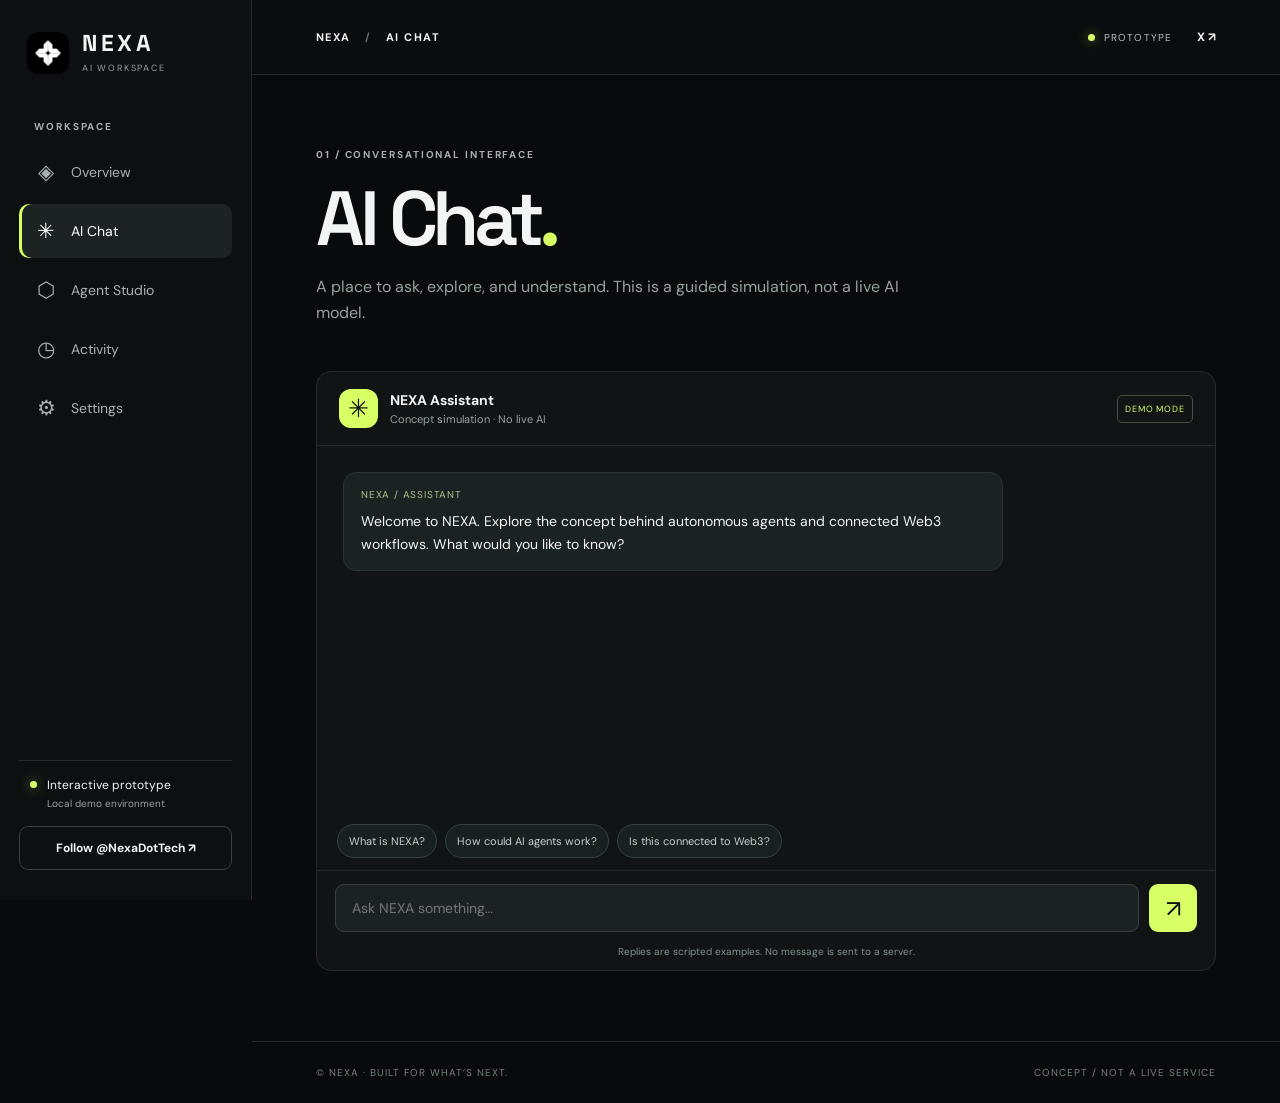
==== chat.html @ 5f2741aa "Add files via upload" ====
<!doctype html><html lang="en"><head><meta charset="utf-8"><meta name="viewport" content="width=device-width, initial-scale=1"><meta name="theme-color" content="#090b0c"><meta name="description" content="NEXA — Network for Execution & Autonomous Agents. Explore our AI Workspace concept."><title>AI Chat · NEXA AI Workspace</title><link rel="icon" type="image/jpeg" href="nexa-original-logo.jpg"><link rel="stylesheet" href="style.css"></head><body data-page="chat.html"><div class="app"><aside class="sidebar"><a class="brand" href="index.html"><img src="nexa-original-logo.jpg" alt="Original NEXA symbol"><span><strong>NEXA</strong><small>AI WORKSPACE</small></span></a><div class="side-label">WORKSPACE</div><nav class="side-nav" aria-label="Main navigation"><a class="nav-link " href="index.html"><span class="nav-icon">◈</span>Overview</a><a class="nav-link active" href="chat.html"><span class="nav-icon">✳</span>AI Chat</a><a class="nav-link " href="agents.html"><span class="nav-icon">⬡</span>Agent Studio</a><a class="nav-link " href="activity.html"><span class="nav-icon">◷</span>Activity</a><a class="nav-link " href="settings.html"><span class="nav-icon">⚙</span>Settings</a></nav><div class="side-bottom"><div class="side-status"><span class="pulse"></span><span>Interactive prototype<small>Local demo environment</small></span></div><a class="social" href="https://x.com/NexaDotTech" target="_blank" rel="noopener noreferrer">Follow @NexaDotTech ↗</a></div></aside><main class="main"><header class="topbar"><div class="breadcrumb">NEXA <span>/</span> AI CHAT</div><div class="top-actions"><span class="prototype-badge"><span class="pulse"></span> PROTOTYPE</span><a href="https://x.com/NexaDotTech" target="_blank" rel="noopener noreferrer" class="top-social">X ↗</a></div></header><div class="content"><div class="page-title"><span class="kicker">01 / CONVERSATIONAL INTERFACE</span><h1>AI Chat<span class="dot">.</span></h1><p>A place to ask, explore, and understand. This is a guided simulation, not a live AI model.</p></div><section class="chat-shell"><div class="chat-top"><div class="agent-avatar">✳</div><div><strong>NEXA Assistant</strong><small>Concept simulation · No live AI</small></div><span class="demo-tag">DEMO MODE</span></div><div id="messages" class="messages" aria-live="polite"></div><div class="suggestions" id="suggestions"><button data-prompt="What is NEXA?">What is NEXA?</button><button data-prompt="How could AI agents work?">How could AI agents work?</button><button data-prompt="Is this connected to Web3?">Is this connected to Web3?</button></div><form id="chat-form" class="chat-form"><input id="chat-input" autocomplete="off" maxlength="600" placeholder="Ask NEXA something…" aria-label="Chat message" required><button type="submit" aria-label="Send message">↗</button></form><p class="chat-disclaimer">Replies are scripted examples. No message is sent to a server.</p></section></div><footer class="footer"><span>© NEXA · BUILT FOR WHAT’S NEXT.</span><span>CONCEPT / NOT A LIVE SERVICE</span></footer></main></div><nav class="mobile-nav" aria-label="Mobile navigation"><a class="" href="index.html"><span>◈</span><small>Overview</small></a><a class="active" href="chat.html"><span>✳</span><small>AI Chat</small></a><a class="" href="agents.html"><span>⬡</span><small>Agent Studio</small></a><a class="" href="activity.html"><span>◷</span><small>Activity</small></a><a class="" href="settings.html"><span>⚙</span><small>Settings</small></a></nav><script defer src="app.js"></script></body></html>
---- style.css ----
@import url('https://fonts.googleapis.com/css2?family=DM+Sans:wght@400;500;600;700&family=Space+Grotesk:wght@400;500;600;700&display=swap');
:root{color-scheme:dark;--bg:#080a0b;--panel:#111416;--line:#252b2d;--text:#f3f5f4;--muted:#98a1a2;--lime:#d7ff65;--sidebar:252px}*{box-sizing:border-box}html{scroll-behavior:smooth}body{margin:0;background:var(--bg);color:var(--text);font-family:'DM Sans',Arial,sans-serif;font-size:14px}button,input{font:inherit}a{color:inherit;text-decoration:none}button{cursor:pointer}.app{min-height:100vh;display:flex}.sidebar{width:var(--sidebar);position:fixed;inset:0 auto 0 0;background:#0d1011;border-right:1px solid var(--line);display:flex;flex-direction:column;padding:30px 19px;z-index:10}.brand{display:flex;align-items:center;gap:13px;padding:2px 8px 34px}.brand img{width:42px;height:42px;object-fit:cover;border-radius:12px}.brand strong{font-family:'Space Grotesk',sans-serif;font-size:23px;letter-spacing:.16em;display:block;line-height:1}.brand small{font-size:9px;letter-spacing:.2em;color:var(--muted);display:block;margin-top:7px}.side-label,.kicker{font-size:10px;letter-spacing:.19em;color:#a7b0af;font-weight:700}.side-label{padding:12px 15px}.side-nav{display:grid;gap:5px}.nav-link{display:flex;align-items:center;gap:13px;padding:13px 15px;border-radius:10px;color:#a9b1b1;transition:.2s}.nav-link:hover,.nav-link.active{background:#1d2223;color:white}.nav-link.active{box-shadow:inset 3px 0 0 var(--lime)}.nav-icon{font-size:21px;width:24px;text-align:center}.side-bottom{margin-top:auto}.side-status{display:flex;gap:10px;align-items:flex-start;padding:16px 11px;border-top:1px solid var(--line);font-size:12px}.side-status small{display:block;color:var(--muted);margin-top:4px}.pulse{display:inline-block;flex-shrink:0;width:7px;height:7px;background:var(--lime);border-radius:50%;box-shadow:0 0 12px #d7ff6580}.side-status .pulse{margin-top:4px}.social{display:block;border:1px solid #384042;border-radius:9px;padding:13px;text-align:center;font-weight:700;font-size:12px}.social:hover{border-color:var(--lime)}.main{margin-left:var(--sidebar);width:calc(100% - var(--sidebar));min-height:100vh;display:flex;flex-direction:column}.topbar{height:75px;display:flex;align-items:center;justify-content:space-between;padding:0 clamp(24px,5vw,70px);border-bottom:1px solid var(--line);background:#0b0e0fdc}.breadcrumb{font-size:11px;font-weight:700;letter-spacing:.13em}.breadcrumb span{color:#626b6d;margin:0 10px}.top-actions{display:flex;align-items:center;gap:25px}.prototype-badge{font-size:10px;letter-spacing:.11em;color:#b8c0be;display:flex;gap:9px;align-items:center}.top-social{font-weight:700;font-size:12px}.content{width:100%;max-width:1600px;margin:0 auto;padding:34px clamp(24px,5vw,70px) 70px;flex:1}.hero{height:min(690px,calc(100svh - 145px));min-height:510px;position:relative;overflow:hidden;border:1px solid #353b3b;border-radius:18px;background:linear-gradient(90deg,#080a0bef 0%,#080a0bd4 37%,#080a0b44 75%),url('nexa-background.png') center center / cover no-repeat;display:flex;flex-direction:column;justify-content:center;padding:clamp(28px,5vw,75px)}.hero:after{content:'';pointer-events:none;position:absolute;inset:0;background:linear-gradient(0deg,#07090990,transparent 35%)}.hero-copy,.hero-foot{position:relative;z-index:1}.hero-copy{max-width:650px}.pill{border:1px solid #a5b1a24f;background:#0a0c0c9c;border-radius:100px;display:inline-flex;gap:11px;align-items:center;padding:10px 15px;font-size:10px;letter-spacing:.15em;font-weight:700}.hero h1,.page-title h1{font-family:'Space Grotesk',sans-serif;letter-spacing:-.07em;line-height:.99;font-weight:600}.hero h1{font-size:clamp(56px,6.5vw,108px);margin:28px 0}.hero h1 em{font-style:normal;color:var(--lime)}.hero-copy>p{color:#d0d6d4;font-size:clamp(15px,1.5vw,18px);line-height:1.7;max-width:490px}.actions{display:flex;gap:12px;flex-wrap:wrap;margin-top:28px}.button{display:inline-flex;align-items:center;justify-content:center;gap:24px;padding:14px 19px;border-radius:9px;font-weight:700;font-size:12px;border:1px solid #535d5c;transition:transform .2s,border-color .2s}.button:hover{transform:translateY(-2px)}.button.primary{background:var(--lime);color:#0b1007;border-color:var(--lime)}.button.ghost{background:#131819c9;color:#f2f5f3}.button.ghost:hover{border-color:var(--lime)}.button.small{padding:10px 13px}.hero-foot{position:absolute;bottom:25px;left:clamp(28px,5vw,75px);right:clamp(28px,5vw,75px);display:flex;justify-content:space-between;font-size:10px;letter-spacing:.16em;color:#d4dbd9}.section-intro{display:flex;align-items:end;justify-content:space-between;gap:24px;margin:60px 0 25px}.section-intro h2,.panel h2{font-family:'Space Grotesk',sans-serif;font-size:clamp(26px,3vw,38px);letter-spacing:-.05em;margin:13px 0 0}.section-intro>p{color:var(--muted);max-width:380px;line-height:1.7;margin:0}.feature-grid{display:grid;grid-template-columns:1.3fr 1fr 1fr;gap:14px}.feature{min-height:270px;border:1px solid var(--line);background:linear-gradient(140deg,#181d1e,#101314);border-radius:14px;padding:27px;display:flex;flex-direction:column;transition:.2s}.feature:hover{border-color:#809345;transform:translateY(-3px)}.feature-wide{background:linear-gradient(130deg,#202724,#101413)}.feature-icon{font-size:30px;color:var(--lime)}.feature-number{margin-top:30px;font-size:10px;letter-spacing:.16em;color:var(--muted)}.feature h3{font:600 27px 'Space Grotesk',sans-serif;letter-spacing:-.04em;margin:11px 0}.feature p{color:#b3bdbc;line-height:1.6;margin:0 0 20px}.feature-link{margin-top:auto;font-weight:700;font-size:12px}.notice{margin-top:25px;padding:18px 22px;border:1px solid #323b34;border-radius:12px;background:#121914;display:flex;gap:20px;align-items:flex-start}.notice strong{color:var(--lime);white-space:nowrap}.notice span{color:#b8c4bd;line-height:1.6}.footer{display:flex;justify-content:space-between;gap:20px;padding:24px clamp(24px,5vw,70px);border-top:1px solid var(--line);color:#758081;font-size:10px;letter-spacing:.1em}.page-title{padding:35px 0 30px}.page-title h1{font-size:clamp(50px,6vw,85px);margin:18px 0}.dot{color:var(--lime)}.page-title p{font-size:16px;color:var(--muted);line-height:1.6;max-width:620px}.chat-shell,.panel{background:#101415;border:1px solid var(--line);border-radius:15px}.chat-shell{height:min(700px,calc(100svh - 300px));min-height:480px;display:flex;flex-direction:column;overflow:hidden}.chat-top{display:flex;align-items:center;gap:12px;padding:17px 22px;border-bottom:1px solid var(--line)}.agent-avatar{width:39px;height:39px;border-radius:12px;background:#d7ff65;color:#111;font-size:25px;display:grid;place-items:center}.chat-top strong,.chat-top small{display:block}.chat-top small{font-size:11px;color:var(--muted);margin-top:3px}.demo-tag{margin-left:auto;font-size:9px;letter-spacing:.1em;border:1px solid #445044;border-radius:5px;color:var(--lime);padding:7px}.messages{padding:26px;overflow-y:auto;flex:1;display:flex;flex-direction:column;gap:15px}.message{max-width:78%;padding:14px 17px;border:1px solid #2a3232;border-radius:13px;line-height:1.65;white-space:pre-wrap}.message.bot{align-self:flex-start;background:#1b2222}.message.user{align-self:flex-end;background:#2d3821;border-color:#3e5030}.message-label{font-size:10px;letter-spacing:.08em;color:#b1c18b;margin-bottom:6px}.suggestions{padding:0 20px 12px;display:flex;gap:8px;flex-wrap:wrap}.suggestions button{border:1px solid #364041;background:#192020;color:#c7d0ce;padding:9px 11px;border-radius:100px;font-size:11px}.suggestions button:hover{border-color:var(--lime)}.chat-form{display:flex;gap:10px;padding:13px 18px;border-top:1px solid var(--line)}.chat-form input,.settings-form input{background:#1c2223;border:1px solid #394142;border-radius:9px;color:white;outline:0;padding:14px 16px;min-width:0}.chat-form input{flex:1}.chat-form input:focus,.settings-form input:focus{border-color:var(--lime)}.chat-form button{width:48px;background:var(--lime);color:#0b0d0c;border:0;border-radius:9px;font-size:24px}.chat-disclaimer{font-size:10px;color:#83908c;text-align:center;margin:0 0 12px}.agents-grid{display:grid;grid-template-columns:repeat(3,1fr);gap:15px}.agent-card{border:1px solid var(--line);border-radius:14px;background:#141819;padding:25px;display:flex;flex-direction:column;min-height:320px}.agent-card .agent-mark{font-size:33px;color:var(--lime)}.agent-card h2{font:600 25px 'Space Grotesk',sans-serif;letter-spacing:-.04em;margin:25px 0 8px}.agent-card p{color:var(--muted);line-height:1.65}.agent-bottom{margin-top:auto;display:flex;justify-content:space-between;align-items:center;gap:8px}.agent-bottom span{font-size:11px;color:#b5bfbd}.toggle{border:1px solid #4c5956;background:#252d2b;border-radius:100px;width:52px;height:30px;padding:4px;display:flex;align-items:center}.toggle:before{content:'';height:20px;width:20px;background:#929d9a;border-radius:50%;transition:.2s}.toggle[aria-pressed=true]{background:#bce65b}.toggle[aria-pressed=true]:before{background:#17200b;transform:translateX(21px)}.panel{padding:28px}.panel-head{display:flex;justify-content:space-between;align-items:center;gap:12px}.panel-head h2{font-size:26px}.activity-list{margin-top:25px}.activity-row{display:flex;gap:18px;align-items:center;padding:18px 0;border-top:1px solid var(--line)}.activity-icon{color:var(--lime);font-size:22px}.activity-row strong{font-weight:600}.activity-row small{display:block;color:var(--muted);margin-top:5px}.empty-state{padding:60px 15px;text-align:center;color:var(--muted);line-height:1.8}.settings-grid{display:grid;grid-template-columns:1fr 1fr;gap:15px}.settings-form{display:flex;flex-direction:column;gap:12px;margin-top:30px}.settings-form label{font-size:12px;color:#b9c2c0}.settings-form .button{align-self:start;margin-top:10px}.muted{color:var(--muted);line-height:1.7}.form-feedback{font-size:12px;color:var(--lime);display:block;margin-top:12px}.mobile-nav{display:none}@media(max-width:1100px){:root{--sidebar:215px}.feature-grid{grid-template-columns:1fr 1fr}.feature-wide{grid-column:span 2}.agents-grid{grid-template-columns:1fr 1fr}}@media(max-width:760px){.sidebar{display:none}.main{margin-left:0;width:100%}.topbar{height:62px;padding:0 18px}.content{padding:16px 15px 95px}.top-actions{gap:12px}.prototype-badge{font-size:9px}.breadcrumb{font-size:10px}.hero{height:calc(100svh - 160px);min-height:480px;border-radius:12px;padding:27px;background-image:linear-gradient(180deg,#080a0b94 0%,#080a0bc2 42%,#080a0bf2 100%),url('nexa-background.png');background-position:55% center;background-size:cover}.hero h1{font-size:clamp(51px,12vw,76px)}.hero-copy>p{font-size:14px}.hero-foot{left:27px;right:27px;bottom:18px;font-size:8px;gap:10px}.hero-foot span:last-child{text-align:right}.section-intro{display:block;margin-top:40px}.section-intro>p{margin-top:15px}.feature-grid,.agents-grid,.settings-grid{grid-template-columns:1fr}.feature-wide{grid-column:auto}.feature{min-height:235px}.notice{display:block}.notice span{display:block;margin-top:8px}.page-title{padding:23px 0 19px}.page-title h1{font-size:58px}.page-title p{font-size:14px}.chat-shell{height:calc(100svh - 290px);min-height:440px}.messages{padding:14px}.message{max-width:92%}.suggestions{padding:0 12px 9px}.suggestions button{font-size:10px}.panel{padding:20px}.panel-head{align-items:flex-start}.footer{padding:20px 16px 90px;display:block;line-height:2}.footer span{display:block}.mobile-nav{display:flex;position:fixed;bottom:0;left:0;right:0;height:69px;z-index:20;background:#0d1112f5;backdrop-filter:blur(18px);border-top:1px solid #313b3b;justify-content:space-around;padding-bottom:env(safe-area-inset-bottom)}.mobile-nav a{flex:1;text-align:center;display:flex;flex-direction:column;align-items:center;justify-content:center;gap:2px;color:#8d9997}.mobile-nav a.active{color:var(--lime)}.mobile-nav a>span{font-size:23px}.mobile-nav small{font-size:9px}.chat-disclaimer{padding:0 10px}.demo-tag{font-size:8px}}@media(prefers-reduced-motion:reduce){*{scroll-behavior:auto!important;transition:none!important}}
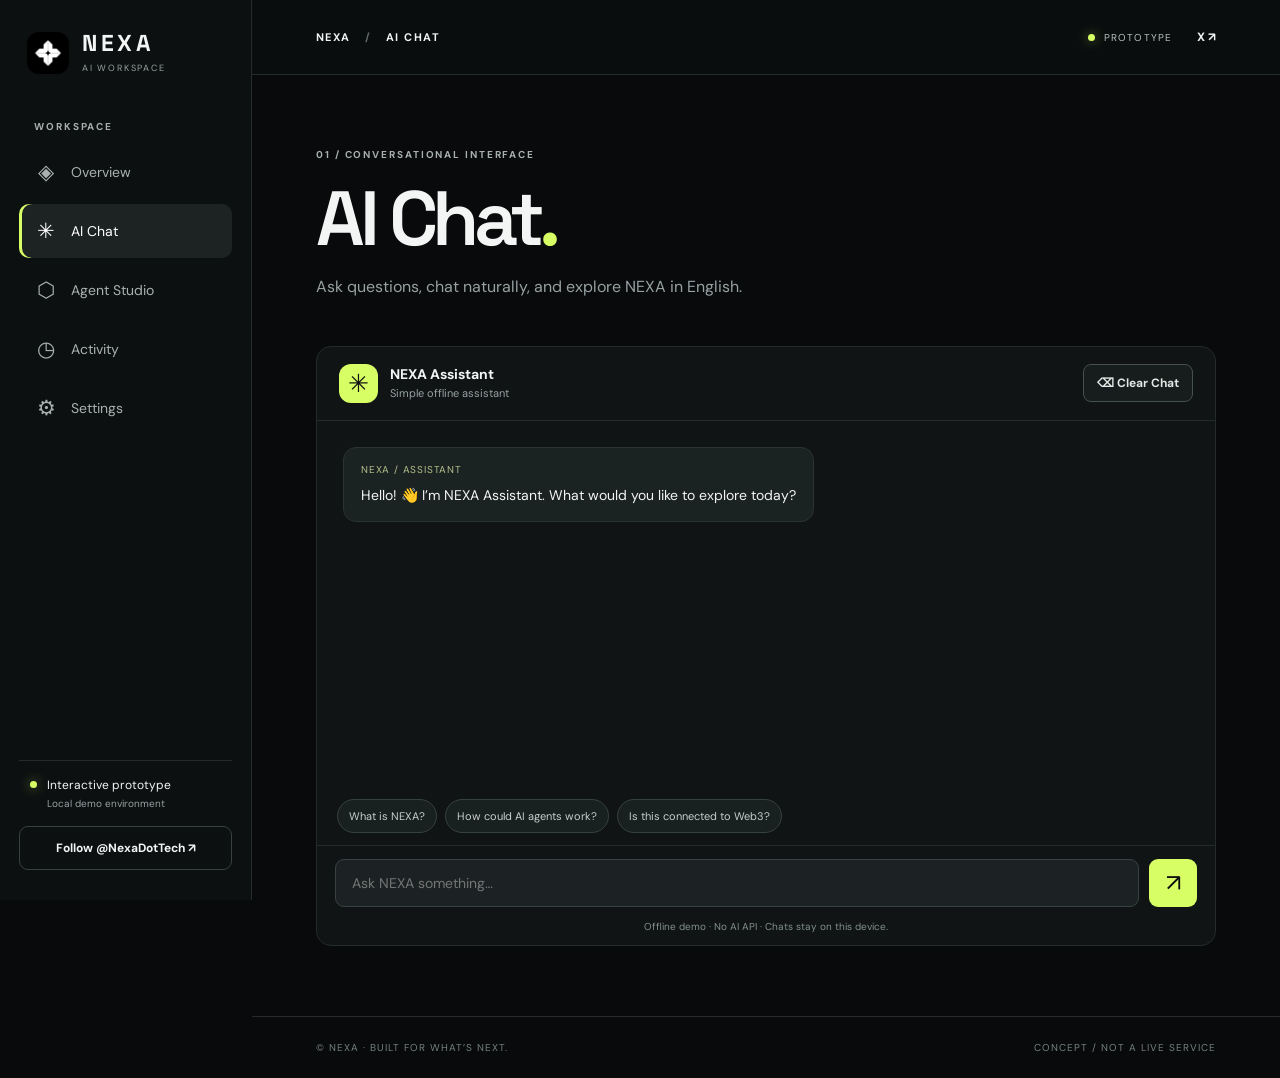
==== commit fc26525b: "Add files via upload" ====
--- a/chat.html
+++ b/chat.html
@@ -1 +1 @@
-<!doctype html><html lang="en"><head><meta charset="utf-8"><meta name="viewport" content="width=device-width, initial-scale=1"><meta name="theme-color" content="#090b0c"><meta name="description" content="NEXA — Network for Execution & Autonomous Agents. Explore our AI Workspace concept."><title>AI Chat · NEXA AI Workspace</title><link rel="icon" type="image/jpeg" href="nexa-original-logo.jpg"><link rel="stylesheet" href="style.css"></head><body data-page="chat.html"><div class="app"><aside class="sidebar"><a class="brand" href="index.html"><img src="nexa-original-logo.jpg" alt="Original NEXA symbol"><span><strong>NEXA</strong><small>AI WORKSPACE</small></span></a><div class="side-label">WORKSPACE</div><nav class="side-nav" aria-label="Main navigation"><a class="nav-link " href="index.html"><span class="nav-icon">◈</span>Overview</a><a class="nav-link active" href="chat.html"><span class="nav-icon">✳</span>AI Chat</a><a class="nav-link " href="agents.html"><span class="nav-icon">⬡</span>Agent Studio</a><a class="nav-link " href="activity.html"><span class="nav-icon">◷</span>Activity</a><a class="nav-link " href="settings.html"><span class="nav-icon">⚙</span>Settings</a></nav><div class="side-bottom"><div class="side-status"><span class="pulse"></span><span>Interactive prototype<small>Local demo environment</small></span></div><a class="social" href="https://x.com/NexaDotTech" target="_blank" rel="noopener noreferrer">Follow @NexaDotTech ↗</a></div></aside><main class="main"><header class="topbar"><div class="breadcrumb">NEXA <span>/</span> AI CHAT</div><div class="top-actions"><span class="prototype-badge"><span class="pulse"></span> PROTOTYPE</span><a href="https://x.com/NexaDotTech" target="_blank" rel="noopener noreferrer" class="top-social">X ↗</a></div></header><div class="content"><div class="page-title"><span class="kicker">01 / CONVERSATIONAL INTERFACE</span><h1>AI Chat<span class="dot">.</span></h1><p>A place to ask, explore, and understand. This is a guided simulation, not a live AI model.</p></div><section class="chat-shell"><div class="chat-top"><div class="agent-avatar">✳</div><div><strong>NEXA Assistant</strong><small>Concept simulation · No live AI</small></div><span class="demo-tag">DEMO MODE</span></div><div id="messages" class="messages" aria-live="polite"></div><div class="suggestions" id="suggestions"><button data-prompt="What is NEXA?">What is NEXA?</button><button data-prompt="How could AI agents work?">How could AI agents work?</button><button data-prompt="Is this connected to Web3?">Is this connected to Web3?</button></div><form id="chat-form" class="chat-form"><input id="chat-input" autocomplete="off" maxlength="600" placeholder="Ask NEXA something…" aria-label="Chat message" required><button type="submit" aria-label="Send message">↗</button></form><p class="chat-disclaimer">Replies are scripted examples. No message is sent to a server.</p></section></div><footer class="footer"><span>© NEXA · BUILT FOR WHAT’S NEXT.</span><span>CONCEPT / NOT A LIVE SERVICE</span></footer></main></div><nav class="mobile-nav" aria-label="Mobile navigation"><a class="" href="index.html"><span>◈</span><small>Overview</small></a><a class="active" href="chat.html"><span>✳</span><small>AI Chat</small></a><a class="" href="agents.html"><span>⬡</span><small>Agent Studio</small></a><a class="" href="activity.html"><span>◷</span><small>Activity</small></a><a class="" href="settings.html"><span>⚙</span><small>Settings</small></a></nav><script defer src="app.js"></script></body></html>+<!doctype html><html lang="en"><head><meta charset="utf-8"><meta name="viewport" content="width=device-width, initial-scale=1"><meta name="theme-color" content="#090b0c"><meta name="description" content="NEXA — Network for Execution & Autonomous Agents. Explore our AI Workspace concept."><title>AI Chat · NEXA AI Workspace</title><link rel="icon" type="image/jpeg" href="nexa-original-logo.jpg"><link rel="stylesheet" href="style.css"></head><body data-page="chat.html"><div class="app"><aside class="sidebar"><a class="brand" href="index.html"><img src="nexa-original-logo.jpg" alt="Original NEXA symbol"><span><strong>NEXA</strong><small>AI WORKSPACE</small></span></a><div class="side-label">WORKSPACE</div><nav class="side-nav" aria-label="Main navigation"><a class="nav-link " href="index.html"><span class="nav-icon">◈</span>Overview</a><a class="nav-link active" href="chat.html"><span class="nav-icon">✳</span>AI Chat</a><a class="nav-link " href="agents.html"><span class="nav-icon">⬡</span>Agent Studio</a><a class="nav-link " href="activity.html"><span class="nav-icon">◷</span>Activity</a><a class="nav-link " href="settings.html"><span class="nav-icon">⚙</span>Settings</a></nav><div class="side-bottom"><div class="side-status"><span class="pulse"></span><span>Interactive prototype<small>Local demo environment</small></span></div><a class="social" href="https://x.com/NexaDotTech" target="_blank" rel="noopener noreferrer">Follow @NexaDotTech ↗</a></div></aside><main class="main"><header class="topbar"><div class="breadcrumb">NEXA <span>/</span> AI CHAT</div><div class="top-actions"><span class="prototype-badge"><span class="pulse"></span> PROTOTYPE</span><a href="https://x.com/NexaDotTech" target="_blank" rel="noopener noreferrer" class="top-social">X ↗</a></div></header><div class="content"><div class="page-title"><span class="kicker">01 / CONVERSATIONAL INTERFACE</span><h1>AI Chat<span class="dot">.</span></h1><p>Ask questions, chat naturally, and explore NEXA in English.</p></div><section class="chat-shell"><div class="chat-top"><div class="agent-avatar">✳</div><div><strong>NEXA Assistant</strong><small>Simple offline assistant</small></div><button type="button" id="clear-chat" class="clear-chat" aria-label="Clear chat history">⌫ Clear Chat</button></div><div id="messages" class="messages" aria-live="polite"></div><div class="suggestions" id="suggestions"><button data-prompt="What is NEXA?">What is NEXA?</button><button data-prompt="How could AI agents work?">How could AI agents work?</button><button data-prompt="Is this connected to Web3?">Is this connected to Web3?</button></div><form id="chat-form" class="chat-form"><input id="chat-input" autocomplete="off" maxlength="600" placeholder="Ask NEXA something…" aria-label="Chat message" required><button type="submit" aria-label="Send message">↗</button></form><p class="chat-disclaimer">Offline demo · No AI API · Chats stay on this device.</p></section></div><footer class="footer"><span>© NEXA · BUILT FOR WHAT’S NEXT.</span><span>CONCEPT / NOT A LIVE SERVICE</span></footer></main></div><nav class="mobile-nav" aria-label="Mobile navigation"><a class="" href="index.html"><span>◈</span><small>Overview</small></a><a class="active" href="chat.html"><span>✳</span><small>AI Chat</small></a><a class="" href="agents.html"><span>⬡</span><small>Agent Studio</small></a><a class="" href="activity.html"><span>◷</span><small>Activity</small></a><a class="" href="settings.html"><span>⚙</span><small>Settings</small></a></nav><script defer src="app.js"></script></body></html>
--- a/style.css
+++ b/style.css
@@ -1,2 +1,29 @@
 @import url('https://fonts.googleapis.com/css2?family=DM+Sans:wght@400;500;600;700&family=Space+Grotesk:wght@400;500;600;700&display=swap');
 :root{color-scheme:dark;--bg:#080a0b;--panel:#111416;--line:#252b2d;--text:#f3f5f4;--muted:#98a1a2;--lime:#d7ff65;--sidebar:252px}*{box-sizing:border-box}html{scroll-behavior:smooth}body{margin:0;background:var(--bg);color:var(--text);font-family:'DM Sans',Arial,sans-serif;font-size:14px}button,input{font:inherit}a{color:inherit;text-decoration:none}button{cursor:pointer}.app{min-height:100vh;display:flex}.sidebar{width:var(--sidebar);position:fixed;inset:0 auto 0 0;background:#0d1011;border-right:1px solid var(--line);display:flex;flex-direction:column;padding:30px 19px;z-index:10}.brand{display:flex;align-items:center;gap:13px;padding:2px 8px 34px}.brand img{width:42px;height:42px;object-fit:cover;border-radius:12px}.brand strong{font-family:'Space Grotesk',sans-serif;font-size:23px;letter-spacing:.16em;display:block;line-height:1}.brand small{font-size:9px;letter-spacing:.2em;color:var(--muted);display:block;margin-top:7px}.side-label,.kicker{font-size:10px;letter-spacing:.19em;color:#a7b0af;font-weight:700}.side-label{padding:12px 15px}.side-nav{display:grid;gap:5px}.nav-link{display:flex;align-items:center;gap:13px;padding:13px 15px;border-radius:10px;color:#a9b1b1;transition:.2s}.nav-link:hover,.nav-link.active{background:#1d2223;color:white}.nav-link.active{box-shadow:inset 3px 0 0 var(--lime)}.nav-icon{font-size:21px;width:24px;text-align:center}.side-bottom{margin-top:auto}.side-status{display:flex;gap:10px;align-items:flex-start;padding:16px 11px;border-top:1px solid var(--line);font-size:12px}.side-status small{display:block;color:var(--muted);margin-top:4px}.pulse{display:inline-block;flex-shrink:0;width:7px;height:7px;background:var(--lime);border-radius:50%;box-shadow:0 0 12px #d7ff6580}.side-status .pulse{margin-top:4px}.social{display:block;border:1px solid #384042;border-radius:9px;padding:13px;text-align:center;font-weight:700;font-size:12px}.social:hover{border-color:var(--lime)}.main{margin-left:var(--sidebar);width:calc(100% - var(--sidebar));min-height:100vh;display:flex;flex-direction:column}.topbar{height:75px;display:flex;align-items:center;justify-content:space-between;padding:0 clamp(24px,5vw,70px);border-bottom:1px solid var(--line);background:#0b0e0fdc}.breadcrumb{font-size:11px;font-weight:700;letter-spacing:.13em}.breadcrumb span{color:#626b6d;margin:0 10px}.top-actions{display:flex;align-items:center;gap:25px}.prototype-badge{font-size:10px;letter-spacing:.11em;color:#b8c0be;display:flex;gap:9px;align-items:center}.top-social{font-weight:700;font-size:12px}.content{width:100%;max-width:1600px;margin:0 auto;padding:34px clamp(24px,5vw,70px) 70px;flex:1}.hero{height:min(690px,calc(100svh - 145px));min-height:510px;position:relative;overflow:hidden;border:1px solid #353b3b;border-radius:18px;background:linear-gradient(90deg,#080a0bef 0%,#080a0bd4 37%,#080a0b44 75%),url('nexa-background.png') center center / cover no-repeat;display:flex;flex-direction:column;justify-content:center;padding:clamp(28px,5vw,75px)}.hero:after{content:'';pointer-events:none;position:absolute;inset:0;background:linear-gradient(0deg,#07090990,transparent 35%)}.hero-copy,.hero-foot{position:relative;z-index:1}.hero-copy{max-width:650px}.pill{border:1px solid #a5b1a24f;background:#0a0c0c9c;border-radius:100px;display:inline-flex;gap:11px;align-items:center;padding:10px 15px;font-size:10px;letter-spacing:.15em;font-weight:700}.hero h1,.page-title h1{font-family:'Space Grotesk',sans-serif;letter-spacing:-.07em;line-height:.99;font-weight:600}.hero h1{font-size:clamp(56px,6.5vw,108px);margin:28px 0}.hero h1 em{font-style:normal;color:var(--lime)}.hero-copy>p{color:#d0d6d4;font-size:clamp(15px,1.5vw,18px);line-height:1.7;max-width:490px}.actions{display:flex;gap:12px;flex-wrap:wrap;margin-top:28px}.button{display:inline-flex;align-items:center;justify-content:center;gap:24px;padding:14px 19px;border-radius:9px;font-weight:700;font-size:12px;border:1px solid #535d5c;transition:transform .2s,border-color .2s}.button:hover{transform:translateY(-2px)}.button.primary{background:var(--lime);color:#0b1007;border-color:var(--lime)}.button.ghost{background:#131819c9;color:#f2f5f3}.button.ghost:hover{border-color:var(--lime)}.button.small{padding:10px 13px}.hero-foot{position:absolute;bottom:25px;left:clamp(28px,5vw,75px);right:clamp(28px,5vw,75px);display:flex;justify-content:space-between;font-size:10px;letter-spacing:.16em;color:#d4dbd9}.section-intro{display:flex;align-items:end;justify-content:space-between;gap:24px;margin:60px 0 25px}.section-intro h2,.panel h2{font-family:'Space Grotesk',sans-serif;font-size:clamp(26px,3vw,38px);letter-spacing:-.05em;margin:13px 0 0}.section-intro>p{color:var(--muted);max-width:380px;line-height:1.7;margin:0}.feature-grid{display:grid;grid-template-columns:1.3fr 1fr 1fr;gap:14px}.feature{min-height:270px;border:1px solid var(--line);background:linear-gradient(140deg,#181d1e,#101314);border-radius:14px;padding:27px;display:flex;flex-direction:column;transition:.2s}.feature:hover{border-color:#809345;transform:translateY(-3px)}.feature-wide{background:linear-gradient(130deg,#202724,#101413)}.feature-icon{font-size:30px;color:var(--lime)}.feature-number{margin-top:30px;font-size:10px;letter-spacing:.16em;color:var(--muted)}.feature h3{font:600 27px 'Space Grotesk',sans-serif;letter-spacing:-.04em;margin:11px 0}.feature p{color:#b3bdbc;line-height:1.6;margin:0 0 20px}.feature-link{margin-top:auto;font-weight:700;font-size:12px}.notice{margin-top:25px;padding:18px 22px;border:1px solid #323b34;border-radius:12px;background:#121914;display:flex;gap:20px;align-items:flex-start}.notice strong{color:var(--lime);white-space:nowrap}.notice span{color:#b8c4bd;line-height:1.6}.footer{display:flex;justify-content:space-between;gap:20px;padding:24px clamp(24px,5vw,70px);border-top:1px solid var(--line);color:#758081;font-size:10px;letter-spacing:.1em}.page-title{padding:35px 0 30px}.page-title h1{font-size:clamp(50px,6vw,85px);margin:18px 0}.dot{color:var(--lime)}.page-title p{font-size:16px;color:var(--muted);line-height:1.6;max-width:620px}.chat-shell,.panel{background:#101415;border:1px solid var(--line);border-radius:15px}.chat-shell{height:min(700px,calc(100svh - 300px));min-height:480px;display:flex;flex-direction:column;overflow:hidden}.chat-top{display:flex;align-items:center;gap:12px;padding:17px 22px;border-bottom:1px solid var(--line)}.agent-avatar{width:39px;height:39px;border-radius:12px;background:#d7ff65;color:#111;font-size:25px;display:grid;place-items:center}.chat-top strong,.chat-top small{display:block}.chat-top small{font-size:11px;color:var(--muted);margin-top:3px}.demo-tag{margin-left:auto;font-size:9px;letter-spacing:.1em;border:1px solid #445044;border-radius:5px;color:var(--lime);padding:7px}.messages{padding:26px;overflow-y:auto;flex:1;display:flex;flex-direction:column;gap:15px}.message{max-width:78%;padding:14px 17px;border:1px solid #2a3232;border-radius:13px;line-height:1.65;white-space:pre-wrap}.message.bot{align-self:flex-start;background:#1b2222}.message.user{align-self:flex-end;background:#2d3821;border-color:#3e5030}.message-label{font-size:10px;letter-spacing:.08em;color:#b1c18b;margin-bottom:6px}.suggestions{padding:0 20px 12px;display:flex;gap:8px;flex-wrap:wrap}.suggestions button{border:1px solid #364041;background:#192020;color:#c7d0ce;padding:9px 11px;border-radius:100px;font-size:11px}.suggestions button:hover{border-color:var(--lime)}.chat-form{display:flex;gap:10px;padding:13px 18px;border-top:1px solid var(--line)}.chat-form input,.settings-form input{background:#1c2223;border:1px solid #394142;border-radius:9px;color:white;outline:0;padding:14px 16px;min-width:0}.chat-form input{flex:1}.chat-form input:focus,.settings-form input:focus{border-color:var(--lime)}.chat-form button{width:48px;background:var(--lime);color:#0b0d0c;border:0;border-radius:9px;font-size:24px}.chat-disclaimer{font-size:10px;color:#83908c;text-align:center;margin:0 0 12px}.agents-grid{display:grid;grid-template-columns:repeat(3,1fr);gap:15px}.agent-card{border:1px solid var(--line);border-radius:14px;background:#141819;padding:25px;display:flex;flex-direction:column;min-height:320px}.agent-card .agent-mark{font-size:33px;color:var(--lime)}.agent-card h2{font:600 25px 'Space Grotesk',sans-serif;letter-spacing:-.04em;margin:25px 0 8px}.agent-card p{color:var(--muted);line-height:1.65}.agent-bottom{margin-top:auto;display:flex;justify-content:space-between;align-items:center;gap:8px}.agent-bottom span{font-size:11px;color:#b5bfbd}.toggle{border:1px solid #4c5956;background:#252d2b;border-radius:100px;width:52px;height:30px;padding:4px;display:flex;align-items:center}.toggle:before{content:'';height:20px;width:20px;background:#929d9a;border-radius:50%;transition:.2s}.toggle[aria-pressed=true]{background:#bce65b}.toggle[aria-pressed=true]:before{background:#17200b;transform:translateX(21px)}.panel{padding:28px}.panel-head{display:flex;justify-content:space-between;align-items:center;gap:12px}.panel-head h2{font-size:26px}.activity-list{margin-top:25px}.activity-row{display:flex;gap:18px;align-items:center;padding:18px 0;border-top:1px solid var(--line)}.activity-icon{color:var(--lime);font-size:22px}.activity-row strong{font-weight:600}.activity-row small{display:block;color:var(--muted);margin-top:5px}.empty-state{padding:60px 15px;text-align:center;color:var(--muted);line-height:1.8}.settings-grid{display:grid;grid-template-columns:1fr 1fr;gap:15px}.settings-form{display:flex;flex-direction:column;gap:12px;margin-top:30px}.settings-form label{font-size:12px;color:#b9c2c0}.settings-form .button{align-self:start;margin-top:10px}.muted{color:var(--muted);line-height:1.7}.form-feedback{font-size:12px;color:var(--lime);display:block;margin-top:12px}.mobile-nav{display:none}@media(max-width:1100px){:root{--sidebar:215px}.feature-grid{grid-template-columns:1fr 1fr}.feature-wide{grid-column:span 2}.agents-grid{grid-template-columns:1fr 1fr}}@media(max-width:760px){.sidebar{display:none}.main{margin-left:0;width:100%}.topbar{height:62px;padding:0 18px}.content{padding:16px 15px 95px}.top-actions{gap:12px}.prototype-badge{font-size:9px}.breadcrumb{font-size:10px}.hero{height:calc(100svh - 160px);min-height:480px;border-radius:12px;padding:27px;background-image:linear-gradient(180deg,#080a0b94 0%,#080a0bc2 42%,#080a0bf2 100%),url('nexa-background.png');background-position:55% center;background-size:cover}.hero h1{font-size:clamp(51px,12vw,76px)}.hero-copy>p{font-size:14px}.hero-foot{left:27px;right:27px;bottom:18px;font-size:8px;gap:10px}.hero-foot span:last-child{text-align:right}.section-intro{display:block;margin-top:40px}.section-intro>p{margin-top:15px}.feature-grid,.agents-grid,.settings-grid{grid-template-columns:1fr}.feature-wide{grid-column:auto}.feature{min-height:235px}.notice{display:block}.notice span{display:block;margin-top:8px}.page-title{padding:23px 0 19px}.page-title h1{font-size:58px}.page-title p{font-size:14px}.chat-shell{height:calc(100svh - 290px);min-height:440px}.messages{padding:14px}.message{max-width:92%}.suggestions{padding:0 12px 9px}.suggestions button{font-size:10px}.panel{padding:20px}.panel-head{align-items:flex-start}.footer{padding:20px 16px 90px;display:block;line-height:2}.footer span{display:block}.mobile-nav{display:flex;position:fixed;bottom:0;left:0;right:0;height:69px;z-index:20;background:#0d1112f5;backdrop-filter:blur(18px);border-top:1px solid #313b3b;justify-content:space-around;padding-bottom:env(safe-area-inset-bottom)}.mobile-nav a{flex:1;text-align:center;display:flex;flex-direction:column;align-items:center;justify-content:center;gap:2px;color:#8d9997}.mobile-nav a.active{color:var(--lime)}.mobile-nav a>span{font-size:23px}.mobile-nav small{font-size:9px}.chat-disclaimer{padding:0 10px}.demo-tag{font-size:8px}}@media(prefers-reduced-motion:reduce){*{scroll-behavior:auto!important;transition:none!important}}
+
+/* NEXA mobile refinement v1.1 */
+html{-webkit-text-size-adjust:100%;text-size-adjust:100%}body{overflow-x:hidden}img{max-width:100%}a,button{-webkit-tap-highlight-color:transparent}
+@media(max-width:760px){
+  .topbar{height:64px;padding:0 18px}.top-social{font-size:13px}.prototype-badge{letter-spacing:.04em}
+  .content{padding:14px 14px calc(110px + env(safe-area-inset-bottom))}
+  .hero{height:auto;min-height:calc(100svh - 155px);padding:30px 22px 68px;border-radius:14px;background-position:52% center;isolation:isolate}
+  .hero h1{font-size:clamp(43px,11vw,70px);line-height:1.04;margin:24px 0;letter-spacing:-.065em}
+  .hero-copy>p{font-size:16px;line-height:1.65;max-width:35ch}
+  .pill{font-size:9px;letter-spacing:.07em;padding:9px 12px}
+  .actions{gap:10px;margin-top:26px}.button{min-height:46px;font-size:13px;padding:13px 16px;gap:12px}
+  .hero-foot{left:22px;right:22px;bottom:22px;font-size:8px;letter-spacing:.08em}
+  .section-intro{margin:38px 0 22px}.section-intro h2{font-size:31px}.section-intro>p{font-size:14px;line-height:1.65}
+  .feature-grid,.agents-grid,.settings-grid{gap:12px}.feature{min-height:215px;padding:23px}.feature h3{font-size:26px}.feature p{font-size:14px}
+  .notice{padding:17px}.notice span{font-size:13px}
+  .page-title h1{font-size:clamp(43px,11vw,65px);line-height:1.06;overflow-wrap:anywhere}.page-title p{font-size:15px}
+  .chat-shell{height:calc(100svh - 250px);min-height:390px}.chat-top{padding:13px}.messages{padding:12px}.message{font-size:14px;max-width:94%}
+  .chat-form{padding:10px}.chat-form input{font-size:16px;padding:12px}.chat-form button{flex:0 0 46px}
+  .agent-card{min-height:270px}.panel{padding:19px}.panel-head{flex-wrap:wrap}
+  .mobile-nav{height:calc(68px + env(safe-area-inset-bottom));padding-bottom:env(safe-area-inset-bottom)}
+  .mobile-nav a{min-width:0;gap:3px}.mobile-nav a>span{font-size:24px}.mobile-nav small{font-size:10px}
+  .footer{padding-bottom:calc(94px + env(safe-area-inset-bottom))}
+}
+@media(max-width:380px){.hero h1{font-size:42px}.top-actions{gap:8px}.breadcrumb{letter-spacing:.03em}.actions .button{font-size:12px}.hero-foot{font-size:7px}.mobile-nav small{font-size:9px}}
+
+/* Chat v1.2 controls */
+.clear-chat{margin-left:auto;border:1px solid #46504d;background:#171c1c;color:#e1e9e5;border-radius:8px;padding:10px 13px;font-size:12px;font-weight:700;white-space:nowrap}.clear-chat:hover,.clear-chat:focus-visible{border-color:var(--lime);color:var(--lime)}.chat-top>div:nth-child(2){min-width:0}.chat-top small{line-height:1.4}@media(max-width:760px){.clear-chat{font-size:11px;padding:9px 10px}.chat-top{gap:9px}.agent-avatar{flex-shrink:0}}
